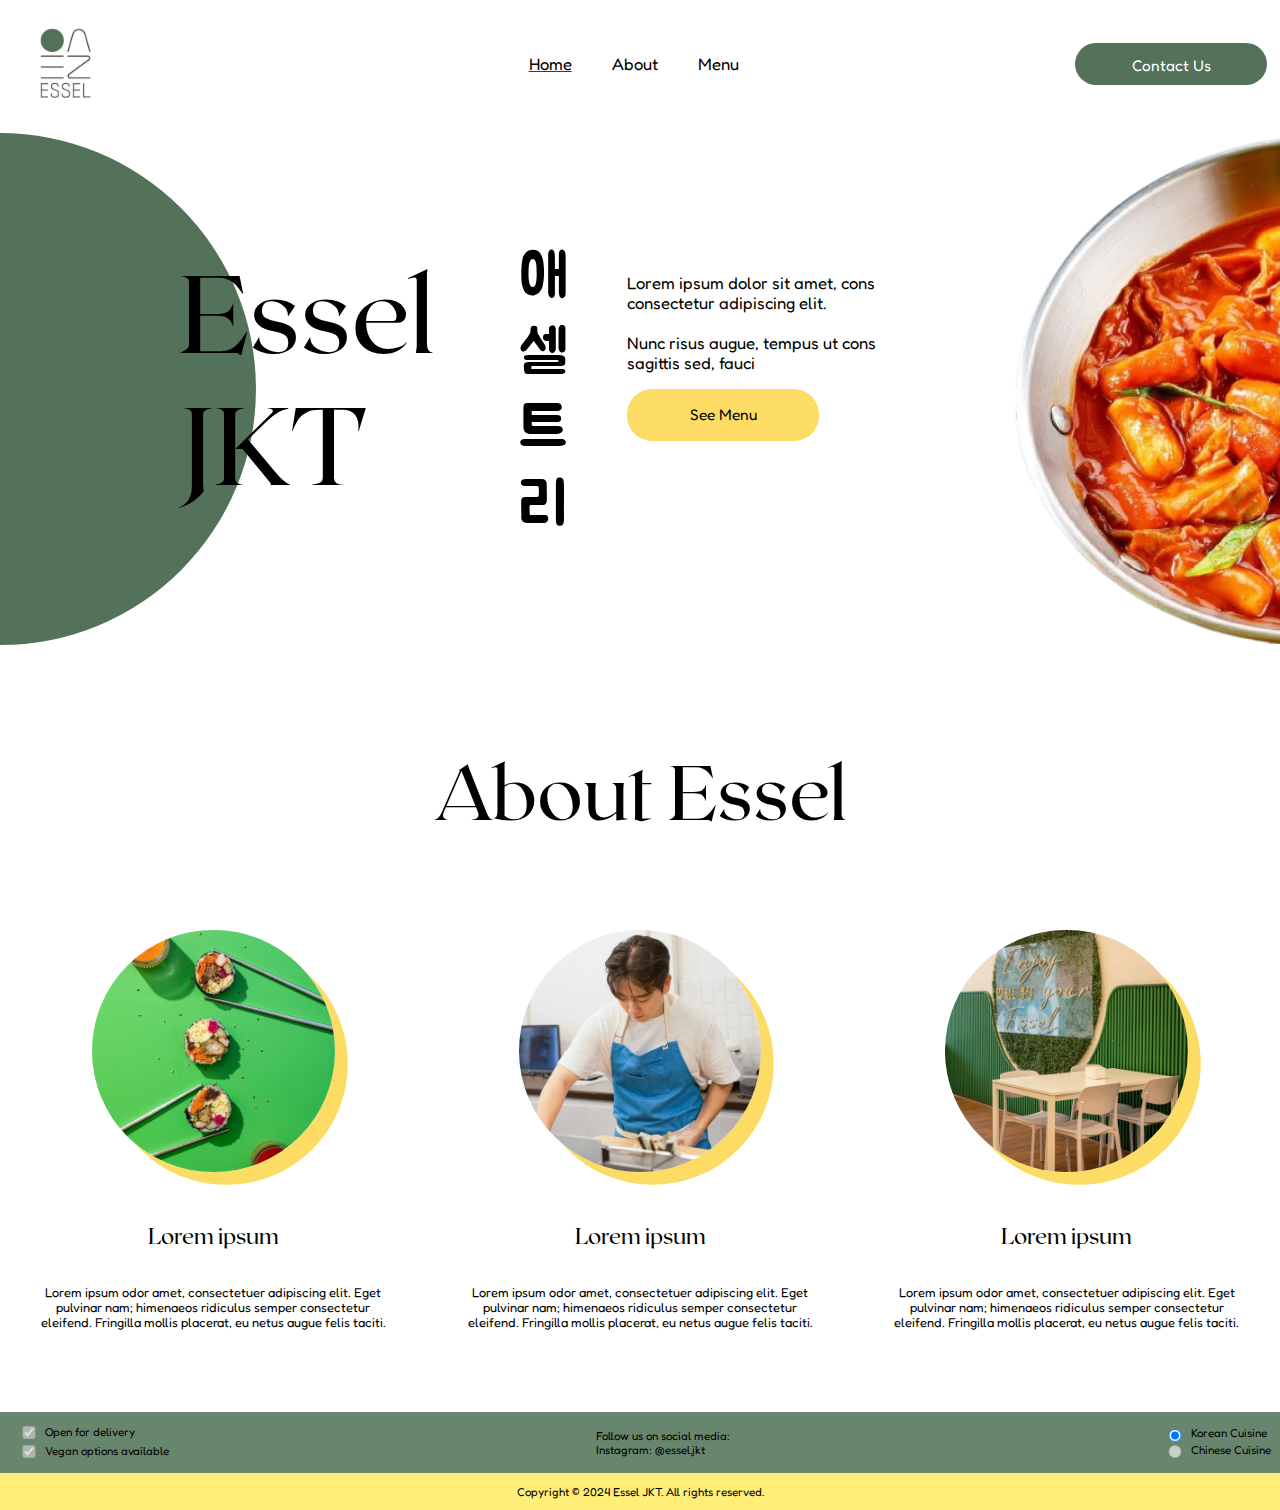
==== index.html @ dd84cd6e "Initial commit" ====
<!DOCTYPE html>
<html lang="en">
    <head>
        <link rel="stylesheet" href="style.css">
        <title>Essel JKT</title>
        <meta charset="utf-8" name="viewport" content="width=device-width, initial-scale=1.0">
    </head>
    <body>
        <header>
            <!-- logo V -->
            <div style="width: 20%; height: 10vw;"><img src="images/logo.webp" style="height: 100%;"></div>
            <!-- navigation bar V -->
            <nav style="width: 60%; display: flex; justify-content: center; align-items: center;">
                <ul>
                    <li class="nav-tab" style="text-decoration: underline; text-decoration-color: #0c542c;">Home</li>
                    <li class="nav-tab"><a href="#about-title">About</a></li>
                    <li class="nav-tab"><a href="menu.html">Menu</a></li>               
                </ul>
            </nav>
            <!-- contact button V -->
            <div style="width: 20%; align-content: center; justify-content: right; padding-right: 1%;">
                <a href="https://api.whatsapp.com/send/?phone=6282299007409&text&type=phone_number&app_absent=0">
                    <div id="contact-button">Contact Us</div>
                </a>
            </div>
        </header>

        <div id="banner">
            <!-- decorative circle V -->
            <div id="circle">
                <div style="transform: translate(85%, 0%);">
                    <p id="title"> Essel <br/> JKT </p>
                </div>
            </div>
            <!-- korean vertical text V -->
            <p id="hangul-text"> 애 <br/> 셀 <br/> 트 <br/> 리 </p>
            <div style="padding: 10% 0px 0px 0px; flex: 1;">
                <p style="font-size: max(1.3vw, 8.2px); margin-bottom: 0px;"> 
                    Lorem ipsum dolor sit amet, cons
                    <br/>
                    consectetur adipiscing elit. 
                    <br/><br/>
                    Nunc risus augue, tempus ut cons
                    <br/>
                    sagittis sed, fauci 
                </p>
                <!-- menu button V -->
                <div style="padding-top: 5%;">
                    <a href="menu.html">
                        <div id="menu-button">See Menu</div>
                    </a>
                </div>
            </div>
            <!-- decorative tteobeokki picture V -->
            <div style="flex: 1; overflow: hidden;">
                <img src="images/circle_tteobeokki.png" style="transform: translate(10%, 1%); height: 40vw;">
            </div>
        </div>

        <br/>

        <!-- about us section V -->
        <p id="about-title"> About Essel </p>
        <div id="about-container">
            <figure>
                <img src="images/gimbap.jpg" class="about-pictures">
                <figcaption class="captions"> 
                    <p class="caption-headings"> Lorem ipsum </p>
                    <br/> 
                    Lorem ipsum odor amet, consectetuer adipiscing elit. Eget pulvinar nam; himenaeos ridiculus semper consectetur eleifend. Fringilla mollis placerat, eu netus augue felis taciti.
                </figcaption>
            </figure>
            <figure>
                <img src="images/chef.jpg" class="about-pictures">
                <figcaption class="captions"> 
                    <p class="caption-headings"> Lorem ipsum </p>
                    <br/> 
                    Lorem ipsum odor amet, consectetuer adipiscing elit. Eget pulvinar nam; himenaeos ridiculus semper consectetur eleifend. Fringilla mollis placerat, eu netus augue felis taciti.
                </figcaption>
            </figure>
            <figure>
                <img src="images/location.jpg" class="about-pictures">
                <figcaption class="captions"> 
                    <p class="caption-headings"> Lorem ipsum </p>
                    <br/> 
                    Lorem ipsum odor amet, consectetuer adipiscing elit. Eget pulvinar nam; himenaeos ridiculus semper consectetur eleifend. Fringilla mollis placerat, eu netus augue felis taciti.
                </figcaption>                
            </figure>
        </div>

        <!-- additional information V -->
        <footer>
            <div class="footer" style="margin-top:5%; background-color: #68856d; justify-content: space-between;">
                <p style="justify-content: left;">
                    &nbsp;&nbsp;&nbsp;
                    <label><input type="checkbox" id="delivery" name="special_features" value="delivery" checked="true" disabled="true">Open for delivery</label>
                    <br/>
                    &nbsp;&nbsp;&nbsp;
                    <label><input type="checkbox" id="vegan_options" name="special_features" value="vegan_options" checked="true" disabled="true">Vegan options available</label>
                </p>
                <p style="justify-content: center;">
                    Follow us on social media: 
                    <br/>
                    Instagram: <a href="https://www.instagram.com/essel.jkt/">@essel.jkt</a>
                </p>
                <p style="justify-content: right;">
                    <label><input type="radio" id="korean" name="cuisine_type" value="korean" checked="true">Korean Cuisine&nbsp;&nbsp;&nbsp;</label>
                    <br/>
                    <label><input type="radio" id="chinese" name="cuisine_type" value="chinese" disabled="true">Chinese Cuisine&nbsp;&nbsp;&nbsp;</label>
                </p>
            </div>
            <div class="footer" style="background-color: #ffef78; justify-content: center;">
                <p>Copyright © 2024 Essel JKT. All rights reserved.</p>
            </div>
        </footer>
    </body>
</html>
---- style.css ----
body {
  font-family: Fredoka;
  background-color: white; 
  margin: 0px;
  font-size: large;
  max-width: 100%;
  overflow-x: hidden;
}

header {
  display: flex; 
  background-color: white; 
  width: 100%; 
  height: fit-content; 
}

ul {
  margin: 0px;
  padding: 0px;
}

li {
  float: left;
  list-style-type: none;
}

a {
  text-decoration: none;
  color: black;
}

a:hover {
  text-decoration: underline;
  text-decoration-color:#fcdc64;
}

.nav-tab {
  display: inline-block;
  padding: 10% 20px;
  font-size: max(1.3vw, 12px);
}

#contact-button {
  float: right;
  border-radius: 25px;
  background: #547159;
  padding: 5% 0px 7.5% 0px;
  width: max(30%, 15vw);
  height: 10px;
  text-align: center;
  color: white;
  font-size: max(1.2vw, 10px);
}

#banner {
  background: white;
  display: flex;
  height: fit-content;
}

#circle {
  width: 40%;
  height: 40vw;
  transform: translate(-50%, 1%);
  background-color: #547159;
  border-radius: 50%;
}

#title {
  font-size: 8.6vw;
  font-family: Roxborough;
}

#hangul-text {
  padding-left: 5%;
  font-family: Jua;
  transform: translate(-50%, 4vw);
  font-size: 4.8vw;
  font-weight: lighter;
}

#menu-button {
  border-radius: 25px;
  background: #fcdc64;
  padding: 5% 0px 5% 0px;
  width: max(40%, 15vw);
  text-align: center;
  font-size: max(1.2vw, 10px);
}

#about-title {
  font-size: 6vw;
  text-align: center;
  font-family: Roxborough;
}

#about-container {
	display: flex;
  text-align: center;
}

.about-pictures {
	width: max(70%, 80px);
	margin-bottom: 7%;
  border-radius: 50%;
  box-shadow: 1vw 1vw #fcdc64;
}

.captions {
	font-size: max(1vw, 7px);
}

.caption-headings {
  font-family: Roxborough;
  font-size: max(1.7vw, 8.2px);
}

.footer {
  bottom: 0;
  width: 100%;
  font-size: max(0.9vw, 7px);
  display: flex;
  align-items: center;
}

input {
  width: 2vw;
  bottom: 1px;
  vertical-align: middle;
  position: relative;
}
@font-face {
  font-family: Fredoka;
  src: url(fonts/Fredoka.ttf);
}

@font-face {
  font-family: Jua;
  src: url(fonts/Jua.ttf);
}

@font-face {
  font-family: Roxborough;
  src: url(fonts/Roxborough.ttf);
}
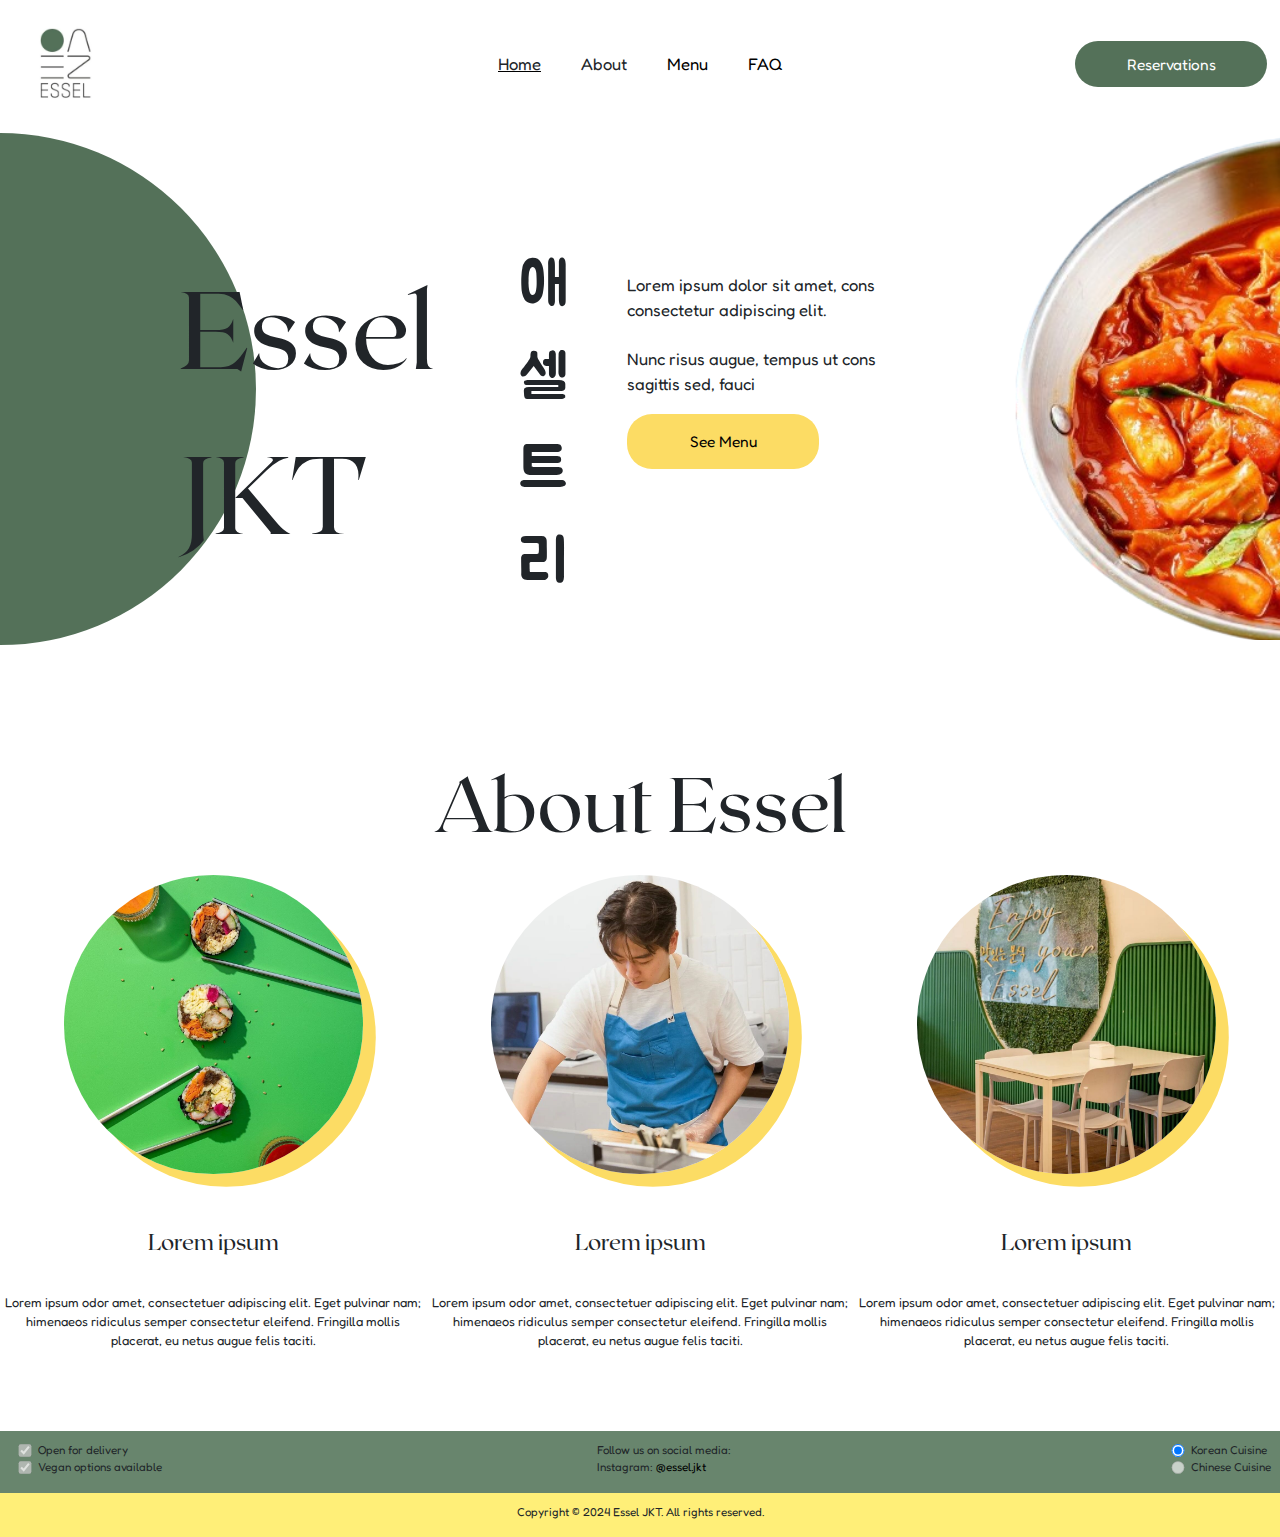
==== commit 48b02ec9: "addition of faq" ====
--- a/index.html
+++ b/index.html
@@ -1,93 +1,139 @@
 <!DOCTYPE html>
 <html lang="en">
     <head>
-        <link rel="stylesheet" href="style.css">
         <title>Essel JKT</title>
         <meta charset="utf-8" name="viewport" content="width=device-width, initial-scale=1.0">
+        <link href="https://cdn.jsdelivr.net/npm/bootstrap@5.3.3/dist/css/bootstrap.min.css" rel="stylesheet" integrity="sha384-QWTKZyjpPEjISv5WaRU9OFeRpok6YctnYmDr5pNlyT2bRjXh0JMhjY6hW+ALEwIH" crossorigin="anonymous">
+        <link rel="stylesheet" href="style.css">
+        <script>
+            // function to underline active tab at initial run
+            document.addEventListener("DOMContentLoaded", function() {
+                function setActiveLink() {
+                    const sections = document.querySelectorAll('section');
+                    const navLinks = document.querySelectorAll('.nav-link');
+                    const homeLink = document.querySelector(`a[href="index.html"]`);
+
+                    let currentSection = "";
+
+                    // checks the current section being scrolled
+                    sections.forEach(section => {
+                        const rect = section.getBoundingClientRect();
+                        const threshold = window.innerHeight / 2;
+                        if (rect.top < threshold && rect.bottom > threshold) {
+                            currentSection = section.getAttribute('id');
+                        }
+                    });
+
+                    // remove active class from all nav tabs, ensures only 1 tab is being underlined at a time
+                    navLinks.forEach(link => {
+                        link.classList.remove('active');
+                    });
+
+                    const activeLink = document.querySelector(`a[href="#${currentSection}"]`);
+                    
+                    // underlines active tab, home tab is underlined by default
+                    if (activeLink) {
+                        activeLink.classList.add('active');
+                    } else {
+                        homeLink.classList.add('active')
+                    }
+                }
+
+                // calls the function
+                setActiveLink();
+
+                // calls the function for scroll events
+                window.addEventListener('scroll', setActiveLink);
+            });
+        </script>
     </head>
     <body>
-        <header>
+        <!-- floating navigation bar V -->
+        <header class="sticky-top">
             <!-- logo V -->
             <div style="width: 20%; height: 10vw;"><img src="images/logo.webp" style="height: 100%;"></div>
             <!-- navigation bar V -->
             <nav style="width: 60%; display: flex; justify-content: center; align-items: center;">
-                <ul>
-                    <li class="nav-tab" style="text-decoration: underline; text-decoration-color: #0c542c;">Home</li>
-                    <li class="nav-tab"><a href="#about-title">About</a></li>
-                    <li class="nav-tab"><a href="menu.html">Menu</a></li>               
+                <ul id="navbar">
+                    <li class="nav-tab"><a href="index.html" class="nav-link">Home</a></li>
+                    <li class="nav-tab"><a href="#about" class="nav-link">About</a></li>
+                    <li class="nav-tab"><a href="menu.html">Menu</a></li>   
+                    <li class="nav-tab"><a href="faq.html">FAQ</a></li>            
                 </ul>
             </nav>
-            <!-- contact button V -->
+            <!-- reservation button V -->
             <div style="width: 20%; align-content: center; justify-content: right; padding-right: 1%;">
-                <a href="https://api.whatsapp.com/send/?phone=6282299007409&text&type=phone_number&app_absent=0">
-                    <div id="contact-button">Contact Us</div>
+                <a href="reservation.html">
+                    <div id="reservation-button">Reservations</div>
                 </a>
             </div>
         </header>
-
-        <div id="banner">
-            <!-- decorative circle V -->
-            <div id="circle">
-                <div style="transform: translate(85%, 0%);">
-                    <p id="title"> Essel <br/> JKT </p>
+        <section id="home">
+            <div id="banner">
+                <!-- decorative circle V -->
+                <div id="circle">
+                    <div style="transform: translate(85%, 0%);">
+                        <p id="title"> Essel <br/> JKT </p>
+                    </div>
+                </div>
+                <!-- korean vertical text V -->
+                <p id="hangul-text"> 애 <br/> 셀 <br/> 트 <br/> 리 </p>
+                <div style="padding: 10% 0px 0px 0px; flex: 1;">
+                    <p style="font-size: max(1.3vw, 8.2px); margin-bottom: 0px;"> 
+                        Lorem ipsum dolor sit amet, cons
+                        <br/>
+                        consectetur adipiscing elit. 
+                        <br/><br/>
+                        Nunc risus augue, tempus ut cons
+                        <br/>
+                        sagittis sed, fauci 
+                    </p>
+                    <!-- menu button V -->
+                    <div style="padding-top: 5%;">
+                        <a href="menu.html">
+                            <div id="menu-button">See Menu</div>
+                        </a>
+                    </div>
+                </div>
+                <!-- decorative tteobeokki picture V -->
+                <div style="flex: 1; overflow: hidden;">
+                    <img src="images/circle_tteobeokki.png" style="transform: translate(10%, 1%); height: 40vw;">
                 </div>
             </div>
-            <!-- korean vertical text V -->
-            <p id="hangul-text"> 애 <br/> 셀 <br/> 트 <br/> 리 </p>
-            <div style="padding: 10% 0px 0px 0px; flex: 1;">
-                <p style="font-size: max(1.3vw, 8.2px); margin-bottom: 0px;"> 
-                    Lorem ipsum dolor sit amet, cons
-                    <br/>
-                    consectetur adipiscing elit. 
-                    <br/><br/>
-                    Nunc risus augue, tempus ut cons
-                    <br/>
-                    sagittis sed, fauci 
-                </p>
-                <!-- menu button V -->
-                <div style="padding-top: 5%;">
-                    <a href="menu.html">
-                        <div id="menu-button">See Menu</div>
-                    </a>
-                </div>
-            </div>
-            <!-- decorative tteobeokki picture V -->
-            <div style="flex: 1; overflow: hidden;">
-                <img src="images/circle_tteobeokki.png" style="transform: translate(10%, 1%); height: 40vw;">
-            </div>
-        </div>
-
+        </section>
         <br/>
 
         <!-- about us section V -->
-        <p id="about-title"> About Essel </p>
-        <div id="about-container">
-            <figure>
-                <img src="images/gimbap.jpg" class="about-pictures">
-                <figcaption class="captions"> 
-                    <p class="caption-headings"> Lorem ipsum </p>
-                    <br/> 
-                    Lorem ipsum odor amet, consectetuer adipiscing elit. Eget pulvinar nam; himenaeos ridiculus semper consectetur eleifend. Fringilla mollis placerat, eu netus augue felis taciti.
-                </figcaption>
-            </figure>
-            <figure>
-                <img src="images/chef.jpg" class="about-pictures">
-                <figcaption class="captions"> 
-                    <p class="caption-headings"> Lorem ipsum </p>
-                    <br/> 
-                    Lorem ipsum odor amet, consectetuer adipiscing elit. Eget pulvinar nam; himenaeos ridiculus semper consectetur eleifend. Fringilla mollis placerat, eu netus augue felis taciti.
-                </figcaption>
-            </figure>
-            <figure>
-                <img src="images/location.jpg" class="about-pictures">
-                <figcaption class="captions"> 
-                    <p class="caption-headings"> Lorem ipsum </p>
-                    <br/> 
-                    Lorem ipsum odor amet, consectetuer adipiscing elit. Eget pulvinar nam; himenaeos ridiculus semper consectetur eleifend. Fringilla mollis placerat, eu netus augue felis taciti.
-                </figcaption>                
-            </figure>
-        </div>
-
+        <section id="about">
+            <p id="about-title"> About Essel </p>
+            <div id="about-container">
+                <figure>
+                    <img src="images/gimbap.jpg" class="about-pictures">
+                    <figcaption class="captions"> 
+                        <p class="caption-headings"> Lorem ipsum </p>
+                        <br/> 
+                        Lorem ipsum odor amet, consectetuer adipiscing elit. Eget pulvinar nam; himenaeos ridiculus semper consectetur eleifend. Fringilla mollis placerat, eu netus augue felis taciti.
+                    </figcaption>
+                </figure>
+                <figure>
+                    <img src="images/chef.jpg" class="about-pictures">
+                    <figcaption class="captions"> 
+                        <p class="caption-headings"> Lorem ipsum </p>
+                        <br/> 
+                        Lorem ipsum odor amet, consectetuer adipiscing elit. Eget pulvinar nam; himenaeos ridiculus semper consectetur eleifend. Fringilla mollis placerat, eu netus augue felis taciti.
+                    </figcaption>
+                </figure>
+                <figure>
+                    <img src="images/location.jpg" class="about-pictures">
+                    <figcaption class="captions"> 
+                        <p class="caption-headings"> Lorem ipsum </p>
+                        <br/> 
+                        Lorem ipsum odor amet, consectetuer adipiscing elit. Eget pulvinar nam; himenaeos ridiculus semper consectetur eleifend. Fringilla mollis placerat, eu netus augue felis taciti.
+                    </figcaption>                
+                </figure>
+            </div>
+        </section>
+        
         <!-- additional information V -->
         <footer>
             <div class="footer" style="margin-top:5%; background-color: #68856d; justify-content: space-between;">
--- a/style.css
+++ b/style.css
@@ -5,6 +5,7 @@
   font-size: large;
   max-width: 100%;
   overflow-x: hidden;
+  padding: auto;
 }
 
 header {
@@ -14,6 +15,10 @@
   height: fit-content; 
 }
 
+p {
+  margin-top: 1em;
+}
+
 ul {
   margin: 0px;
   padding: 0px;
@@ -39,12 +44,16 @@
   padding: 10% 20px;
   font-size: max(1.3vw, 12px);
 }
-
-#contact-button {
+.nav-link.active {
+  text-decoration: underline;
+  text-decoration-color:black;
+}
+
+#reservation-button {
   float: right;
   border-radius: 25px;
   background: #547159;
-  padding: 5% 0px 7.5% 0px;
+  padding: 5% 0px 14% 0px;
   width: max(30%, 15vw);
   height: 10px;
   text-align: center;
@@ -99,6 +108,37 @@
   text-align: center;
 }
 
+#form-title {
+  font-size: 3vw;
+  text-align: center;
+  font-family: Roxborough;
+}
+
+.form-label {
+  font-size: max(1.2vw, 12px);
+}
+
+.form-text {
+  font-size: max(1vw, 10px);
+}
+
+.form-control {
+  height: max(2.3vw, 20px);
+  font-size: max(1.2vw, 12px);
+}
+
+#submit-button {
+  font-size: max(1.1vw, 11px);
+  width: max(10%, 13vw);
+}
+#whatsapp-link {
+  color: #68856d; 
+  text-decoration: underline;
+}
+
+#whatsapp-link:hover {
+  color: #fcdc64;
+}
 .about-pictures {
 	width: max(70%, 80px);
 	margin-bottom: 7%;
@@ -123,12 +163,35 @@
   align-items: center;
 }
 
+#faq-container {
+  width: 60%; 
+  justify-self: center; 
+  border: #0c542c; 
+  border-style: solid; 
+  border-radius: 25px; 
+  padding: 3%;
+}
+
+.questions {
+	padding: 2%;
+  margin-bottom: 2%;
+  border-radius: 20px;
+  background-color: #9EB3A1;
+  font-size: 1.2vw;
+}
+
+.answers {
+  display: none;
+  font-size: 1.2vw;
+}
+
 input {
   width: 2vw;
   bottom: 1px;
   vertical-align: middle;
   position: relative;
 }
+
 @font-face {
   font-family: Fredoka;
   src: url(fonts/Fredoka.ttf);
